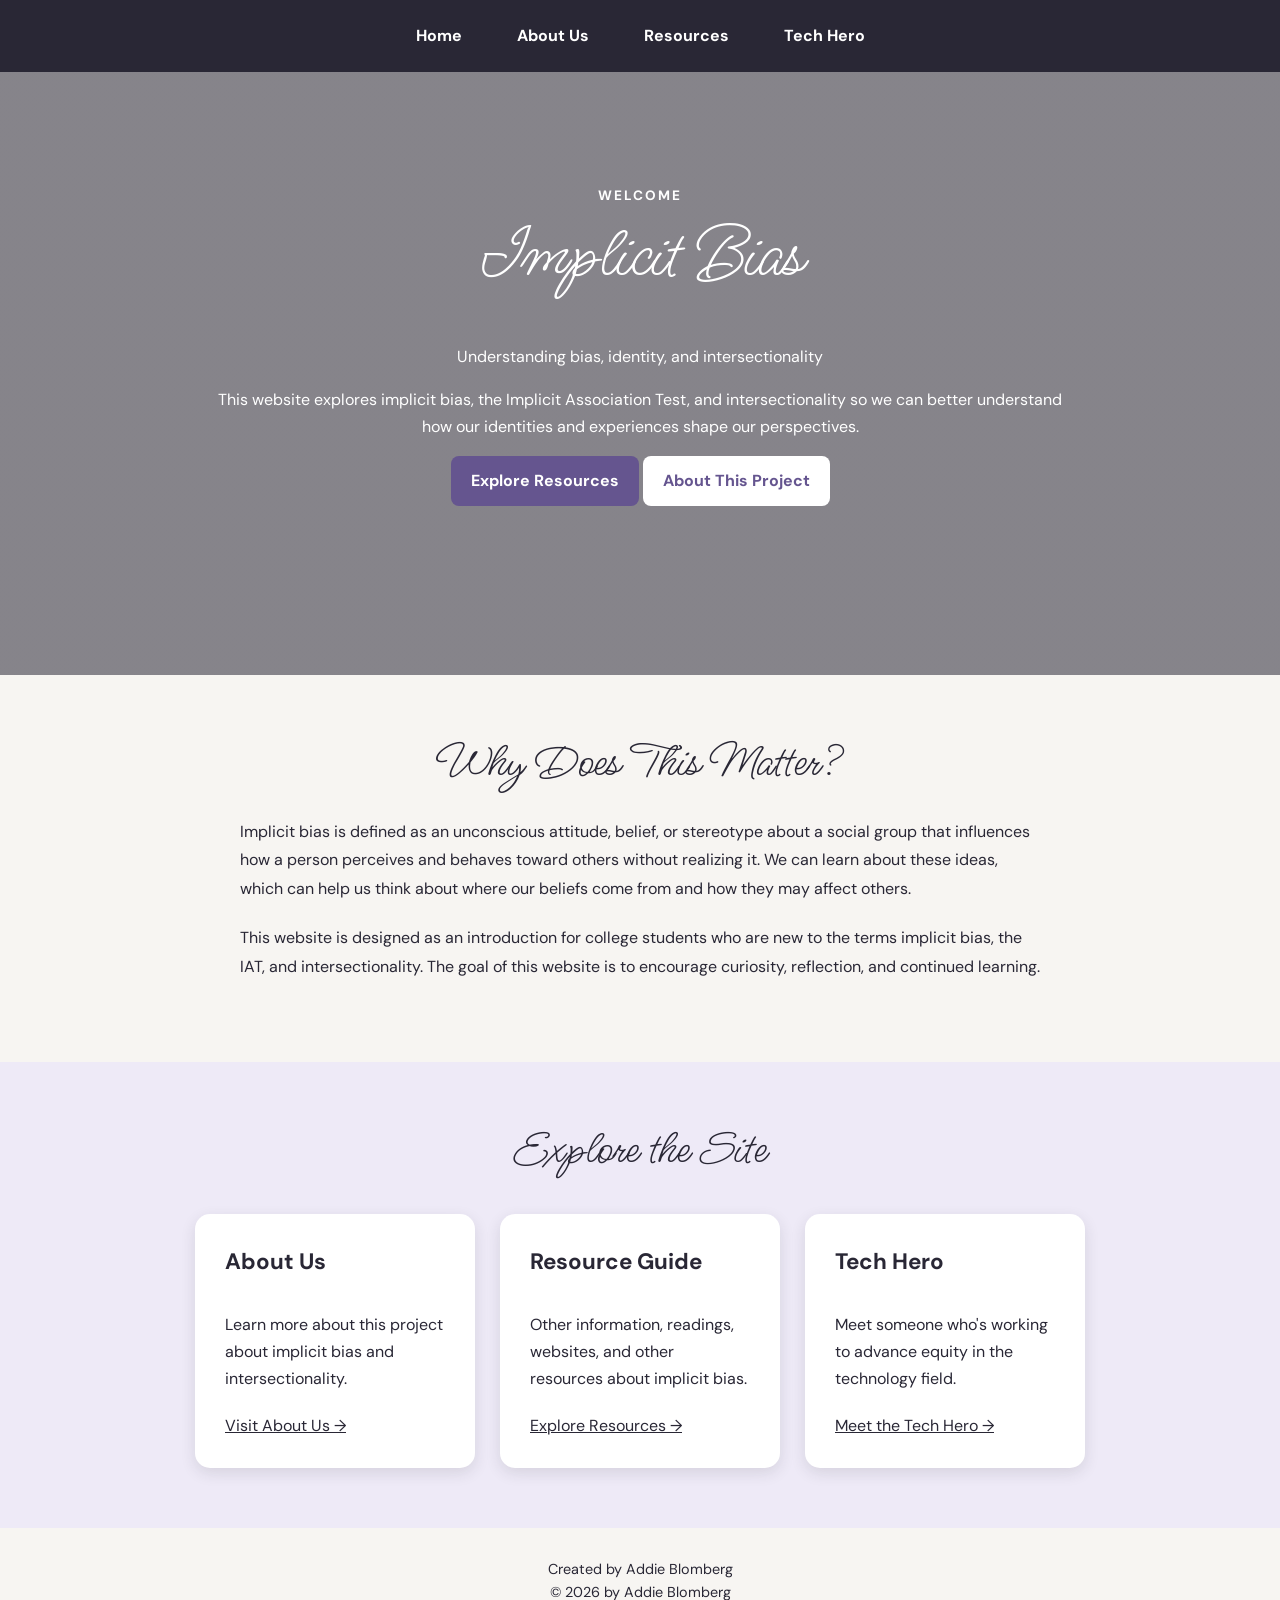
==== personal-site/index.html @ 62285e79 "Add files via upload" ====
<!DOCTYPE html>
<html lang="en">

<head>
    <meta charset="UTF-8">
    <meta name="viewport" content="width=device-width, initial-scale=1.0">

    <title>Implicit Bias | Home</title>

    <!-- Addie Blomberg AB
    This page is the welcome page for my website about implicit bias, intersectionality, and the Implicit Association Test (IAT). I chose a simple navigation bar at the top so visitors can easily move between the four pages of the website. I used semantic HTML elements such as header, nav, main, section, and footer to organize the content. This also makes the page easier for screen readers and other accessibility tools to understand. The design uses an external CSS stylesheet instead of inline styling so that the same visual choices can be used throughout the entire website. I included a short introduction on the home page instead of putting too much information here because this page is meant to give visitors a first impression and encourage them to explore the other pages. I also included links to the About Us, Resources, and Tech Hero pages so that the website functions as a connected multipage site. The topic of implicit bias can feel complicated, so I wanted the welcome page to feel approachable and make the website easy to navigate.
    -->

    <!-- Google Fonts -->
    <link rel="preconnect" href="https://fonts.googleapis.com">
    <link rel="preconnect" href="https://fonts.gstatic.com" crossorigin>

    <link href="https://fonts.googleapis.com/css2?family=DM+Sans:opsz,wght@9..40,100..1000&family=Ms+Madi&display=swap"
        rel="stylesheet">

    <!-- External CSS file -->
    <link rel="stylesheet" href="css/styles.css">
</head>

<body>

    <!-- HEADER / WELCOME -->
    <header class="home-header">

        <!-- Main navigation -->
        <nav class="bg-dark">
            <ul class="list-reset nav-list">
                <li><a href="index.html">Home</a></li>
                <li><a href="about.html">About Us</a></li>
                <li><a href="resources.html">Resources</a></li>
                <li><a href="techhero.html">Tech Hero</a></li>
            </ul>
        </nav>

        <div class="home-content">
            <p class="small-heading">WELCOME</p>

            <h1>Implicit Bias</h1>

            <p class="tagline">
                Understanding bias, identity, and intersectionality
            </p>

            <p class="intro-text">
                This website explores implicit bias, the Implicit Association Test, and intersectionality so we can better understand how our identities and experiences shape our perspectives.
            </p>

            <div class="home-buttons">
                <a class="btn" href="resources.html">Explore Resources</a>
                <a class="btn btn-light" href="about.html">About This Project</a>
            </div>
        </div>

    </header>

    <main>

        <!-- INTRODUCTION -->
        <section class="intro-section">
            <div class="content-wrap">

                <h2>Why Does This Matter?</h2>

                <p>
                    Implicit bias is defined as an unconscious attitude, belief, or stereotype about a social group that influences how a person perceives and behaves toward others without realizing it. We can learn about these ideas, which can help us think about where our beliefs come from and how they may affect others.
                </p>

                <p>
                    This website is designed as an introduction for college students who are new to the terms implicit bias, the IAT, and intersectionality. The goal of this website is to encourage curiosity, reflection, and continued learning.
                </p>
 
            </div>
        </section>

        <!-- WEBSITE PAGES -->
        <section class="page-links">
            <div class="content-wrap">

                <h2>Explore the Site</h2>

                <div class="page-cards">

                    <article class="page-card">
                        <h3>About Us</h3>

                        <p>
                            Learn more about this project about implicit bias and intersectionality.
                        </p>

                        <a href="about.html">Visit About Us →</a>
                    </article>

                    <article class="page-card">
                        <h3>Resource Guide</h3>

                        <p>
                            Other information, readings, websites, and other resources about implicit bias.
                        </p>

                        <a href="resources.html">Explore Resources →</a>
                    </article>

                    <article class="page-card">
                        <h3>Tech Hero</h3>

                        <p>
                            Meet someone who's working to advance equity in the technology field.
                        </p>

                        <a href="techhero.html">Meet the Tech Hero →</a>
                    </article>

                </div>

            </div>
        </section>

    </main>

    <!-- FOOTER -->
    <footer class="bg-dark">
        <p>
            Created by Addie Blomberg
        </p>

         <p class="copyright">© 2026 by Addie Blomberg</p>

    </footer>

</body>
</html>
---- personal-site/css/styles.css ----
/*
    Addie Blomberg (AB)

    This stylesheet controls the design of every page in the website. I used one external stylesheet so that the pages have a consistent appearance and so that changes to colors, spacing, fonts, and layout can be made in one place. The design is based on the original portfolio template but has been changed to fit an educational website about implicit bias and intersectionality. I kept the original idea of a dark navigation bar and decorative heading font while creating new cards and sections for the new content. CSS variables are used for the main colors so the color scheme can be changed easily. Flexbox is used for the navigation and page cards so that the layout can adjust to different screen sizes. A media query is included at the bottom so the cards become easier to read on smaller screens. I also included hover and focus effects for buttons to make links easier to identify. The stylesheet does not rely on inline CSS, which keeps the HTML cleaner and makes the design easier to maintain.
*/


/* --------------------------------------------------
   COLOR VARIABLES
   -------------------------------------------------- */

:root {
    --darkgray: #292735;
    --light: #f7f5f2;
    --primary: #65558f;
    --primary-light: #eeeaf7;
    --text: #292735;
}


/* --------------------------------------------------
   BASIC RESET
   -------------------------------------------------- */

* {
    box-sizing: border-box;
}

html {
    scroll-behavior: smooth;
}

body {
    margin: 0;
    font-family: "DM Sans", sans-serif;
    color: var(--text);
    background: var(--light);
    line-height: 1.6;
}


/* --------------------------------------------------
   GENERAL ELEMENTS
   -------------------------------------------------- */

img {
    max-width: 100%;
    height: auto;
}

a {
    color: inherit;
}

h1,
h2,
h3 {
    margin-top: 0;
}

h1,
h2 {
    font-family: "Ms Madi", cursive;
    font-weight: 400;
}

h1 {
    font-size: 4.5rem;
    line-height: 1.1;
}

h2 {
    font-size: 3rem;
    line-height: 1.2;
}

h3 {
    font-size: 1.4rem;
}

p {
    font-size: 1rem;
}


/* --------------------------------------------------
   UTILITY CLASSES
   -------------------------------------------------- */

.list-reset {
    list-style: none;
    margin: 0;
    padding: 0;
}

.content-wrap {
    width: 90%;
    max-width: 1100px;
    margin: 0 auto;
}


/* --------------------------------------------------
   NAVIGATION
   -------------------------------------------------- */

nav {
    width: 100%;
    background: var(--darkgray);
    color: white;
    padding: 18px 20px;
    position: relative;
    z-index: 10;
}

.nav-list {
    list-style: none;
    margin: 0;
    padding: 0;

    display: flex;
    flex-direction: row;
    justify-content: center;
    align-items: center;

    gap: 35px;
}

.nav-list li {
    display: block;
    margin: 0;
    padding: 0;
}

.nav-list a {
    display: block;
    color: white;
    text-decoration: none;
    font-weight: 700;
    padding: 5px 10px;
    transition: 0.2s ease;
}

.nav-list a:hover,
.nav-list a:focus {
    color: #ddd5f0;
}


/* --------------------------------------------------
   HOME PAGE HEADER
   -------------------------------------------------- */

.home-header {
    display: block;
    position: relative;
    min-height: 75vh;
    background-image:
        linear-gradient(
            rgba(41, 39, 53, 0.55),
            rgba(41, 39, 53, 0.55)
        ),
        url("images/bg-bookshelf.jpg");

    background-size: cover;
    background-position: center;

    text-align: center;
    color: white;

    padding: 0 20px 80px 20px;
}

.home-header nav {
    width: calc(100% + 40px);
    margin-left: -20px;
}

.home-content {
    max-width: 850px;
    margin: 0 auto;
    padding-top: 100px;
}


/* --------------------------------------------------
   SMALL HEADINGS
   -------------------------------------------------- */

.small-heading {
    font-weight: 700;
    letter-spacing: 2px;
    font-size: 0.85rem;
    margin-bottom: 10px;
}


/* --------------------------------------------------
   BUTTONS
   -------------------------------------------------- */

.btn {
    display: inline-block;
    background: var(--primary);
    color: white;
    padding: 12px 20px;
    border-radius: 8px;
    text-decoration: none;
    font-weight: 700;
    transition: 0.2s ease;
}

.btn:hover,
.btn:focus {
    transform: translateY(-2px);
    opacity: 0.9;
}

.btn-light {
    background: white;
    color: var(--primary);
}


/* --------------------------------------------------
   PAGE HEADERS
   -------------------------------------------------- */

.page-header {
    background: var(--primary-light);
    padding: 70px 20px;
    text-align: center;
}

.page-header h1 {
    margin-bottom: 15px;
}

.page-header .intro-text {
    max-width: 700px;
    margin: 0 auto;
}


/* --------------------------------------------------
   INTRODUCTION SECTIONS
   -------------------------------------------------- */

.intro-section {
    background: var(--light);
    padding: 60px 20px;
}

.intro-section h2 {
    text-align: center;
    margin-bottom: 25px;
}

.intro-section p {
    max-width: 800px;
    margin: 0 auto 20px auto;
    line-height: 1.8;
}

.intro-text {
    line-height: 1.7;
}


/* --------------------------------------------------
   PAGE LINK SECTIONS
   -------------------------------------------------- */

.page-links {
    background: var(--primary-light);
    padding: 60px 20px;
}

.page-links h2 {
    text-align: center;
    margin-bottom: 35px;
}


/* --------------------------------------------------
   CARDS
   -------------------------------------------------- */

.page-cards {
    display: flex;
    flex-wrap: wrap;
    justify-content: center;
    gap: 25px;
}

.page-card {
    background: white;
    border-radius: 15px;
    padding: 30px;
    width: 280px;

    box-shadow:
        0 5px 15px rgba(41, 39, 53, 0.12);

    display: flex;
    flex-direction: column;
}

.page-card h3 {
    margin-bottom: 15px;
}

.page-card p {
    line-height: 1.7;
    margin-bottom: 20px;
}

.page-card .btn {
    margin-top: auto;
    align-self: flex-start;
}


/* --------------------------------------------------
   FOOTER
   -------------------------------------------------- */

footer {
    padding: 30px 20px;
    text-align: center;
}

footer p {
    margin: 0;
    font-size: 0.9rem;
}


/* --------------------------------------------------
   RESPONSIVE DESIGN
   -------------------------------------------------- */

@media (max-width: 750px) {

    h1 {
        font-size: 3.5rem;
    }

    h2 {
        font-size: 2.5rem;
    }

    .nav-list {
        flex-direction: column;
        gap: 12px;
    }

    .home-header {
        min-height: 65vh;
        padding: 60px 20px;
    }

    .page-header {
        padding: 50px 20px;
    }

    .intro-section,
    .page-links {
        padding: 45px 20px;
    }

    .page-card {
        width: 100%;
        max-width: 400px;
    }

}
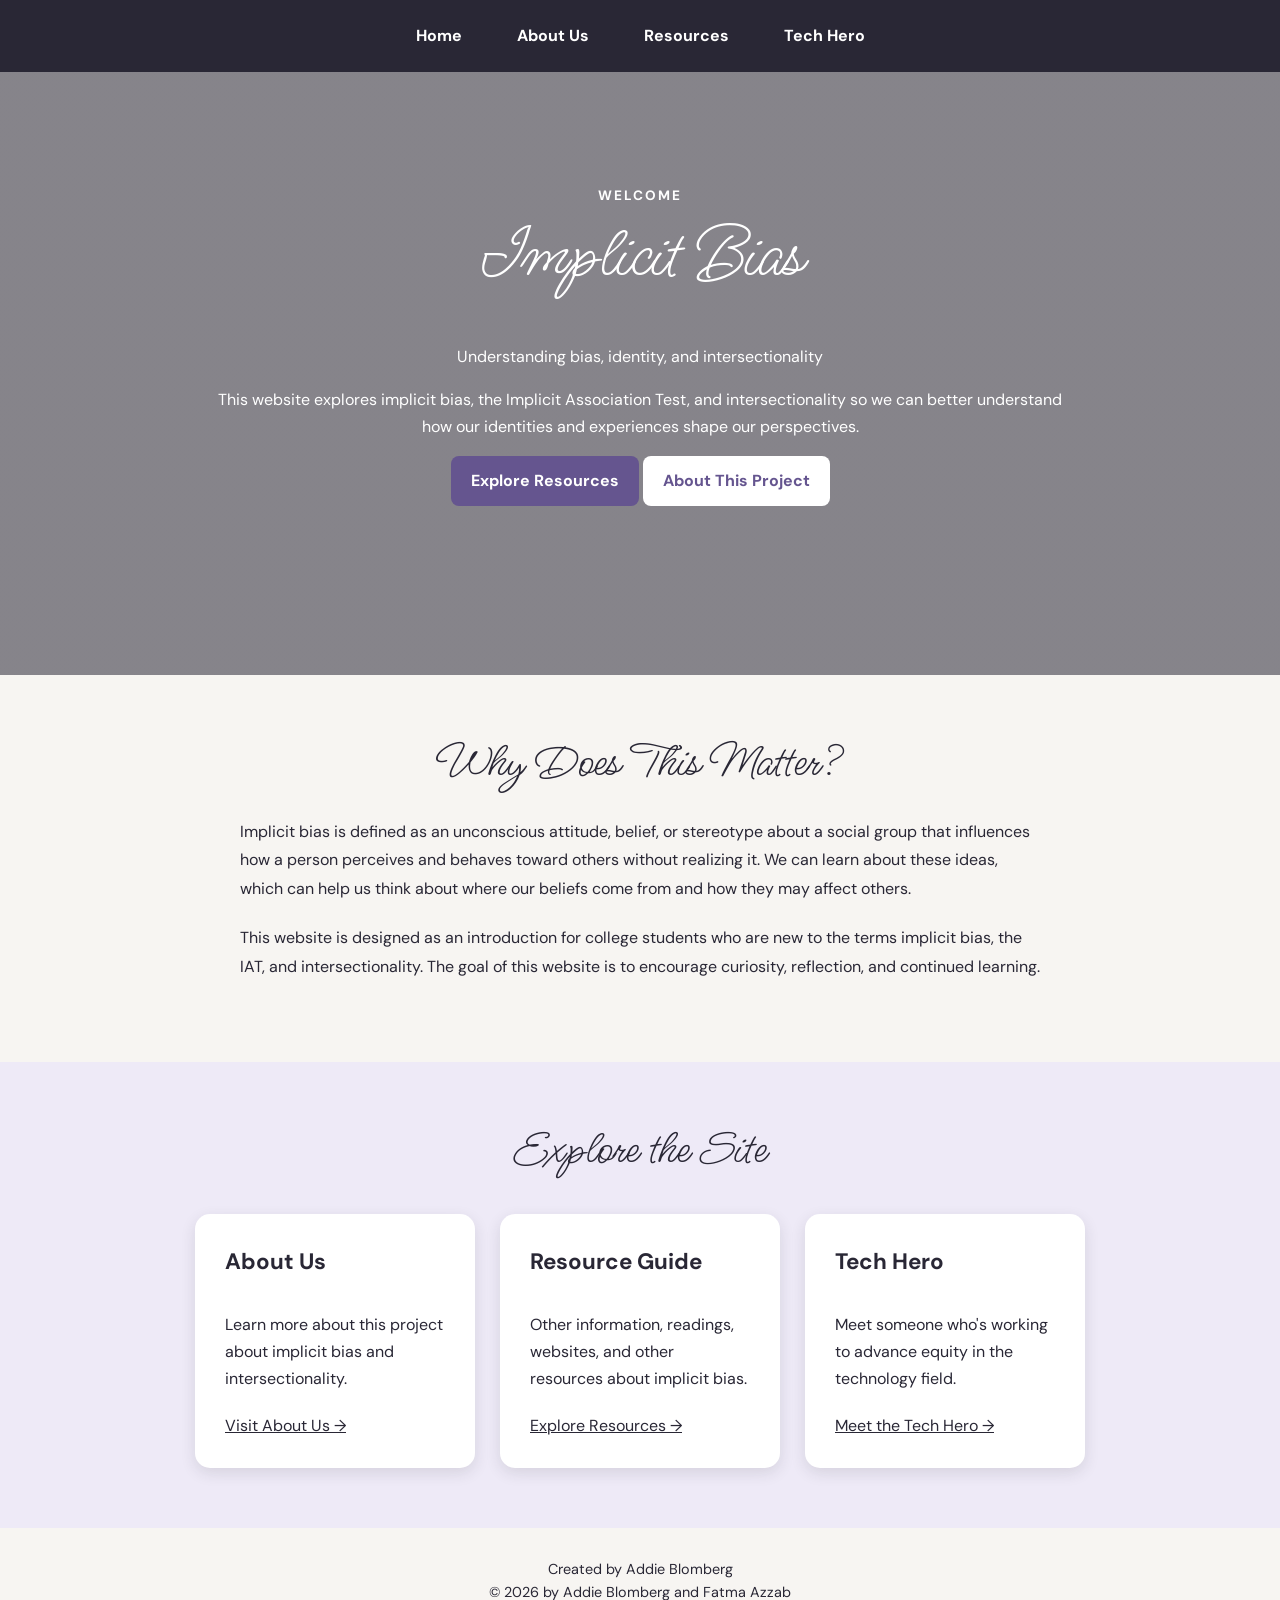
==== commit 20d2f19e: "Add files via upload" ====
--- a/personal-site/index.html
+++ b/personal-site/index.html
@@ -7,8 +7,8 @@
 
     <title>Implicit Bias | Home</title>
 
-    <!-- Addie Blomberg AB
-    This page is the welcome page for my website about implicit bias, intersectionality, and the Implicit Association Test (IAT). I chose a simple navigation bar at the top so visitors can easily move between the four pages of the website. I used semantic HTML elements such as header, nav, main, section, and footer to organize the content. This also makes the page easier for screen readers and other accessibility tools to understand. The design uses an external CSS stylesheet instead of inline styling so that the same visual choices can be used throughout the entire website. I included a short introduction on the home page instead of putting too much information here because this page is meant to give visitors a first impression and encourage them to explore the other pages. I also included links to the About Us, Resources, and Tech Hero pages so that the website functions as a connected multipage site. The topic of implicit bias can feel complicated, so I wanted the welcome page to feel approachable and make the website easy to navigate.
+    <!-- Addie Blomberg AB and Fatma Azzab FA
+    This page is the welcome page for my website about implicit bias, intersectionality, and the Implicit Association Test (IAT). I chose a navigation bar at the top so visitors can easily move between the four pages of the website. I used semantic HTML elements such as header, nav, main, section, and footer to organize the content. This also makes the page easier for screen readers and other accessibility tools to understand. The design uses an external CSS stylesheet instead of inline styling so that the same visual choices can be used throughout the entire website. I included a short introduction on the home page instead of putting too much information here because this page is meant to give visitors a first impression and encourage them to explore the other pages. I also included links to the About Us, Resources, and Tech Hero pages so that the website functions as a connected multipage site. The topic of implicit bias can feel complicated, so I wanted the welcome page to feel approachable and make the website easy to navigate.
     -->
 
     <!-- Google Fonts -->
@@ -128,7 +128,7 @@
             Created by Addie Blomberg
         </p>
 
-         <p class="copyright">© 2026 by Addie Blomberg</p>
+         <p class="copyright">© 2026 by Addie Blomberg and Fatma Azzab</p>
 
     </footer>
 
--- a/personal-site/css/styles.css
+++ b/personal-site/css/styles.css
@@ -1,5 +1,5 @@
 /*
-    Addie Blomberg (AB)
+    Addie Blomberg AB and Fatma Azzab FA
 
     This stylesheet controls the design of every page in the website. I used one external stylesheet so that the pages have a consistent appearance and so that changes to colors, spacing, fonts, and layout can be made in one place. The design is based on the original portfolio template but has been changed to fit an educational website about implicit bias and intersectionality. I kept the original idea of a dark navigation bar and decorative heading font while creating new cards and sections for the new content. CSS variables are used for the main colors so the color scheme can be changed easily. Flexbox is used for the navigation and page cards so that the layout can adjust to different screen sizes. A media query is included at the bottom so the cards become easier to read on smaller screens. I also included hover and focus effects for buttons to make links easier to identify. The stylesheet does not rely on inline CSS, which keeps the HTML cleaner and makes the design easier to maintain.
 */
